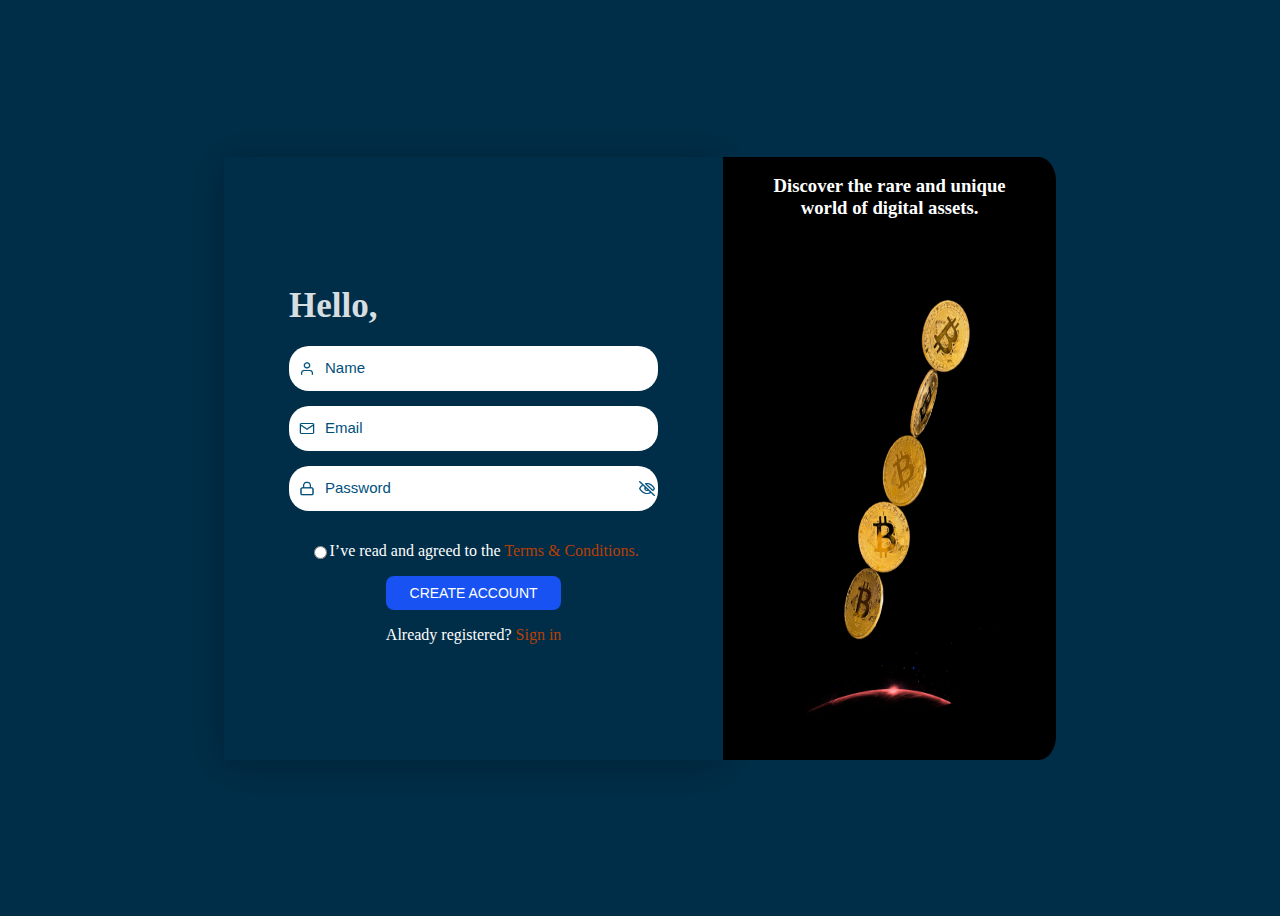
==== form.html @ 9110025c "FigmaLand File" ====
<!DOCTYPE html>
<html lang="en">

<head>
    <meta charset="UTF-8">
    <meta http-equiv="X-UA-Compatible" content="IE=edge">
    <meta name="viewport" content="width=device-width, initial-scale=1.0">
    <title>Form</title>
    <link rel="stylesheet" href="style2.css">
    <link rel="stylesheet" href="https://maxcdn.bootstrapcdn.com/font-awesome/4.4.0/css/font-awesome.min.css">
    <link rel="stylesheet" href="https://cdnjs.cloudflare.com/ajax/libs/font-awesome/4.7.0/css/font-awesome.min.css">
</head>

<body>
    <div class="container">

        <form id="form">
            <h2>Hello,</h2>
            <div class="input1">
                <img src="/assets/user.png">
                <input class="form-input" type="text" placeholder="Name" required id="input">
            </div>
            <div class="input1">
                <img src="/assets/mail.png">
                <input class="form-input" type="email" placeholder="Email" email id="email">
            </div>

            <div class="input2">
                <img src="/assets/lock.png">
                <input type="password" placeholder="Password" required class="input">

                <img src="/assets/eye-off.png" id="closed">


            </div>


            <div class="auth">
                <input type="radio" class="check">
                <p>I’ve read and agreed to the <span>Terms & Conditions.</span> </p>
            </div>

            <div class="create">
                <button type="submit" id="button">CREATE ACCOUNT</button>
                <p>Already registered? <span>Sign in</span></p>
            </div>

        </form>

        <div class="sec-half">
            <img src="./assets/signup.png" alt="">
            <h3>Discover the rare and unique world of digital assets.</h3>
        </div>

    </div>

    <script src="/form.js"></script>
</body>

</html>
---- style2.css ----
* {
  box-sizing: border-box;
}

body {
  display: flex;
  justify-content: center;
  align-items: center;
  height: 100vh;
  background-color: #002e48;
}

.container {
  display: flex;
  justify-content: space-between;
  height: 67vh;
  width: 65vw;
}

form {
  padding: 0px 65px;
  box-shadow: 0px 4px 38px 0px #00000040;
  width: 60%;
  display: flex;
  flex-direction: column;
  justify-content: center;
}

form h2 {
  color: rgba(255, 255, 255, 0.85);
  font-size: 35px;
  margin-bottom: 20px;
}

.create {
  display: grid;
  justify-content: center;
}

.create p {
  color: #fff;
}

.create span {
  color: #b93e04;
} 

form .input1 {
  display: flex;
  width: 100%;
  background-color: #fff;
  border-radius: 20px;
  margin-bottom: 15px;
  height: 45px;
  align-items: center;
}

form .input1 input {
  width: 80%;
  background-color:#fff;
  border: none;
  outline: none;
  padding-left: 10px;
}

form input::placeholder{
  color:#00507C;
  font-size: 15px;
  background-color: #fff;
}

form .input1 img {
  height: 15px;
  width: 16px;
  margin-left: 10px;
}

form .input2 {
  display: flex;
  width: 100%;
  background-color: #fff;
  border-radius: 20px;
  margin-bottom: 15px;
  height: 45px;
  align-items: center;
}

form .input2 input {
  width: 85%;
  background: none;
  border: none;
  outline: none;
  padding-left: 10px;
}

form .input2 img {
  height: 15px;
  width: 16px;
  margin-left: 10px;
}

.eyes {
  cursor: pointer;
}

.auth {
  display: flex;
  align-items: center;
  justify-content: center;
}

.auth p {
  color: #fff;
}

.auth span {
  color: #b93e04;
}

.create button {
  font-size: 14px;
  background-color: #1852f2;
  border: 0;
  padding: 9px;
  border-radius: 8px;
  cursor: pointer;
  color: #fff;
}

.sec-half {
  position: relative;
  width: 40%;
  height: 100%;
  border-radius: 0px 20px 20px 0px;
  justify-content: center;
  display: grid;
  text-align: center;
}

.sec-half img {
  position: absolute;
  width: 100%;
  height: 100%;
  z-index: -1;
}

.sec-half h3 {
  color: #fff;
  padding: 0px 30px;
}
.input2 .fa.fa-eye{
  display: none;
}

@media screen and (max-width: 990px) {
 .sec-half{
  display: none;
 }

 form {
   width: 100%;
   border-radius: 12px;
 }
}

@media screen and (max-width:485px) {
  .container {
      width: 80%;
    }
  form{
    padding: 0px 0px;
  }
form .input1, form .input2 {
 
  height: 40px;
}
  .auth{
    text-align: center;
  }
  .auth p, .create p{
    font-size: 3vw;
  }
    .create button {
      font-size: 10px;  
      padding: 5px 0px; 
    }
        form .input2 input {
          width: 80%;
        }
}
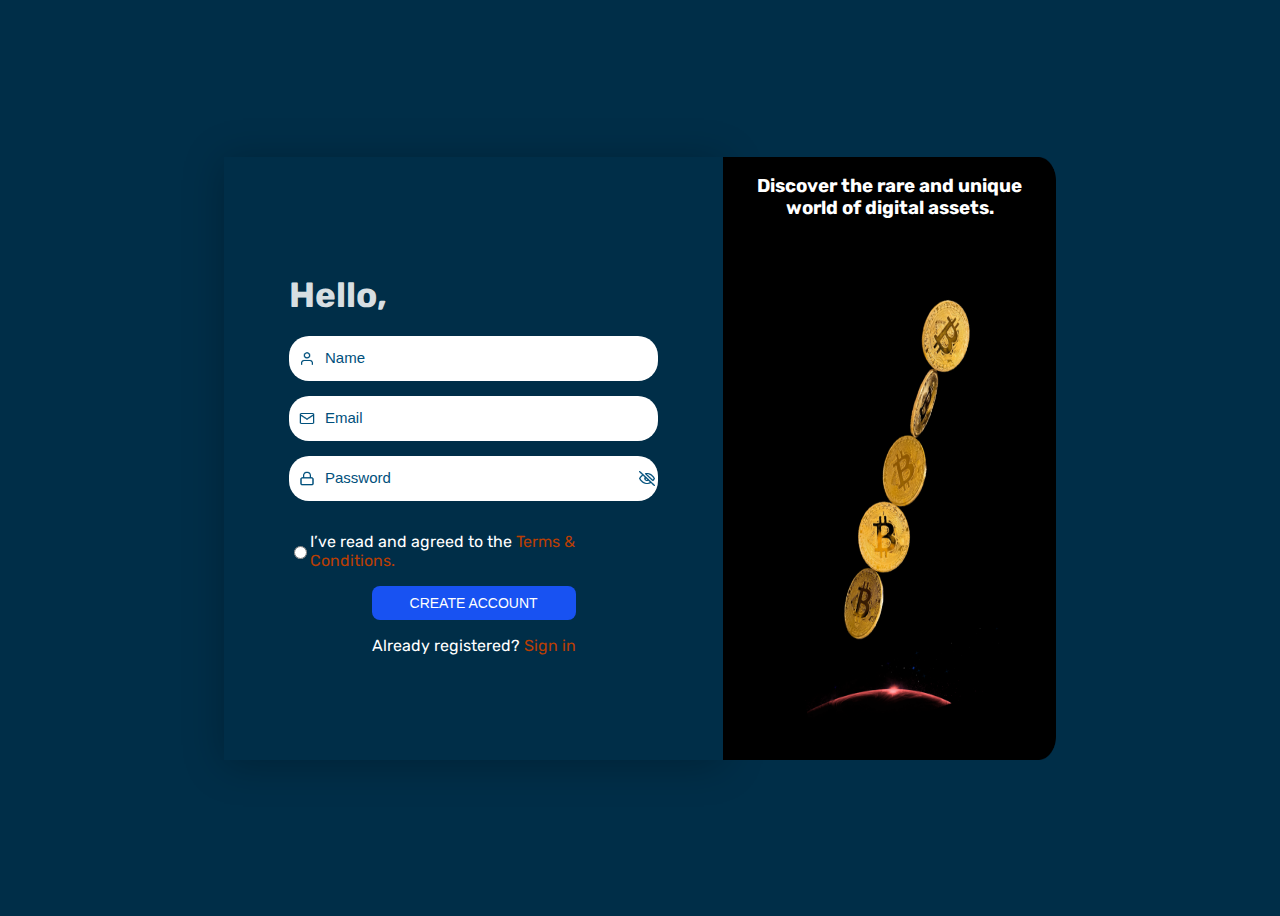
==== commit dc6efc73: "form update" ====
--- a/form.html
+++ b/form.html
@@ -7,44 +7,42 @@
     <meta name="viewport" content="width=device-width, initial-scale=1.0">
     <title>Form</title>
     <link rel="stylesheet" href="style2.css">
-    <link rel="stylesheet" href="https://maxcdn.bootstrapcdn.com/font-awesome/4.4.0/css/font-awesome.min.css">
-    <link rel="stylesheet" href="https://cdnjs.cloudflare.com/ajax/libs/font-awesome/4.7.0/css/font-awesome.min.css">
+    <link rel="preconnect" href="https://fonts.googleapis.com">
+    <link rel="preconnect" href="https://fonts.gstatic.com" crossorigin>
+    <link
+        href="https://fonts.googleapis.com/css2?family=Rubik:ital,wght@0,300;0,400;0,500;0,600;0,700;0,800;0,900;1,300;1,400;1,500;1,600;1,700;1,800;1,900&display=swap"
+        rel="stylesheet">
 </head>
 
 <body>
     <div class="container">
 
-        <form id="form">
+        <form id="form" novalidate>
             <h2>Hello,</h2>
             <div class="input1">
                 <img src="/assets/user.png">
-                <input class="form-input" type="text" placeholder="Name" required id="input">
+                <input name="name" class="form-input" type="text" placeholder="Name" required id="fullname">
             </div>
-            <div class="input1">
+            <div class="input3">
                 <img src="/assets/mail.png">
-                <input class="form-input" type="email" placeholder="Email" email id="email">
+                <input name="email" class="form-input" type="email" placeholder="Email" email id="email">
             </div>
 
             <div class="input2">
                 <img src="/assets/lock.png">
-                <input type="password" placeholder="Password" required class="input">
-
+                <input name="password" type="password" placeholder="Password" required class="input" id="password">
                 <img src="/assets/eye-off.png" id="closed">
-
-
             </div>
-
-
             <div class="auth">
-                <input type="radio" class="check">
+                <input name="radio" type="radio" class="check" id="radio">
                 <p>I’ve read and agreed to the <span>Terms & Conditions.</span> </p>
             </div>
+            <span id="radiofeedback">Agree with our terms</span>
 
             <div class="create">
                 <button type="submit" id="button">CREATE ACCOUNT</button>
                 <p>Already registered? <span>Sign in</span></p>
             </div>
-
         </form>
 
         <div class="sec-half">
--- a/style2.css
+++ b/style2.css
@@ -8,6 +8,7 @@
   align-items: center;
   height: 100vh;
   background-color: #002e48;
+  font-family:'Rubik', sans-serif;
 }
 
 .container {
@@ -54,13 +55,42 @@
   height: 45px;
   align-items: center;
 }
-
+#radiofeedback{
+  color: red;
+  text-align: center;
+  display: none;
+  
+}
 form .input1 input {
   width: 80%;
   background-color:#fff;
   border: none;
   outline: none;
   padding-left: 10px;
+}
+
+form .input3 {
+  display: flex;
+  width: 100%;
+  background-color: #fff;
+  border-radius: 20px;
+  margin-bottom: 15px;
+  height: 45px;
+  align-items: center;
+}
+
+form .input3 input {
+  width: 80%;
+  background-color: #fff;
+  border: none;
+  outline: none;
+  padding-left: 10px;
+}
+
+form .input3 img {
+  height: 15px;
+  width: 16px;
+  margin-left: 10px;
 }
 
 form input::placeholder{
@@ -170,7 +200,7 @@
   form{
     padding: 0px 0px;
   }
-form .input1, form .input2 {
+form .input1, form .input3, form .input2 {
  
   height: 40px;
 }
